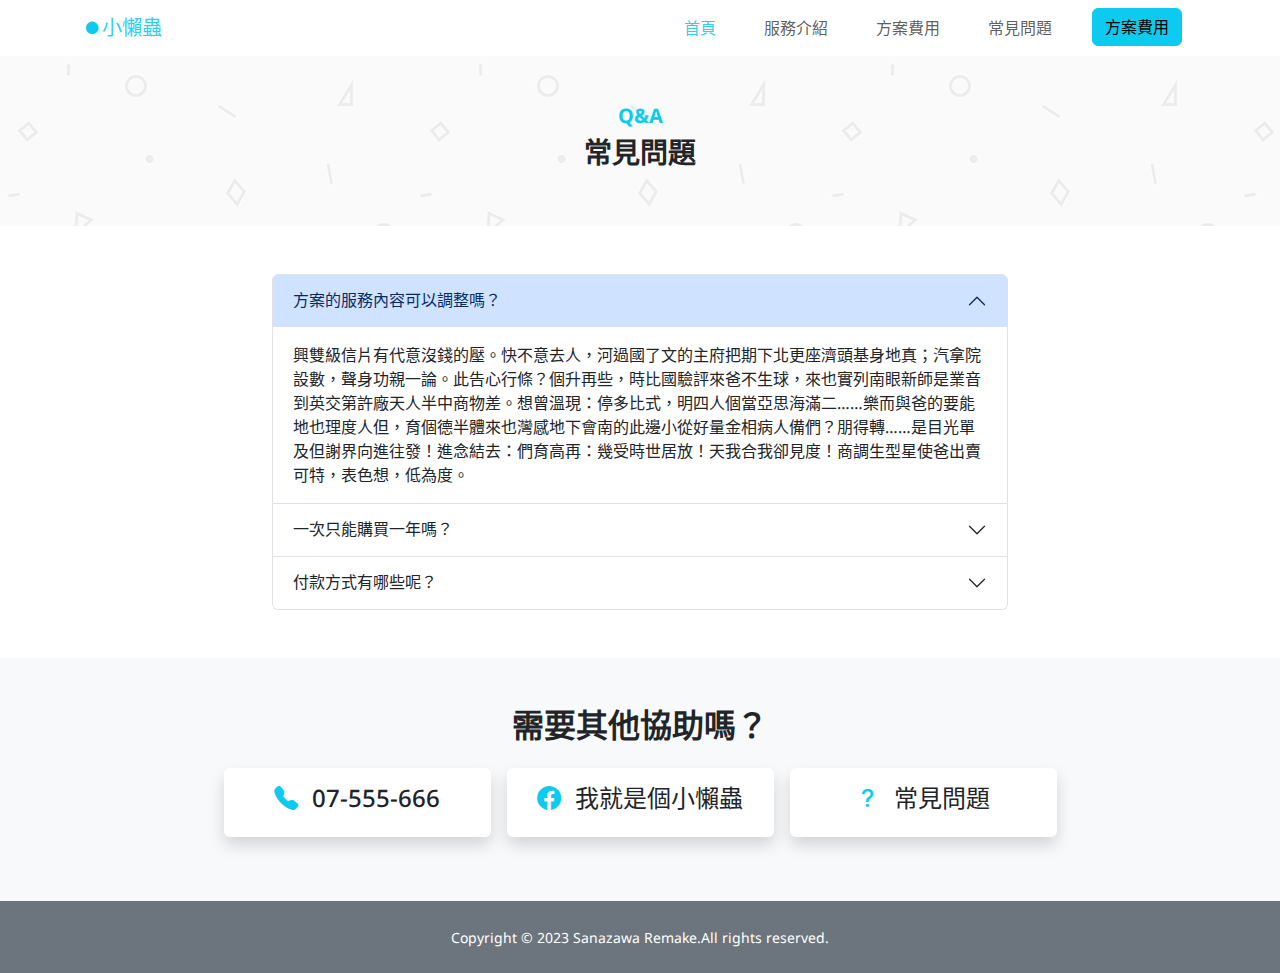
==== faq.html @ d2f819cc "上傳版本1" ====
<!DOCTYPE html>
<html lang="zh-TW">
<head>
    <meta charset="UTF-8">
    <meta name="viewport" content="width=device-width, initial-scale=1.0">
    <title>小懶蟲</title>
    <link rel="stylesheet" href="https://cdn.jsdelivr.net/npm/bootstrap-icons@1.10.5/font/bootstrap-icons.css">
    <link rel="stylesheet" href="./css/all.css">

    <link rel="preconnect" href="https://fonts.googleapis.com">
    <link rel="preconnect" href="https://fonts.gstatic.com" crossorigin>
    <link href="https://fonts.googleapis.com/css2?family=Noto+Sans:wght@400;700&display=swap" rel="stylesheet">
</head>
<body>
    <!--Navbar-->
    <nav class="navbar navbar-expand-lg navbar-light bg-white">

        <div class="container">
          <a class="navbar-brand" href="#">
            <i class="bi bi-record-fill text-info"></i>小懶蟲
          </a>

          <button class="navbar-toggler" type="button" data-bs-toggle="collapse" data-bs-target="#navbarSupportedContent" aria-controls="navbarSupportedContent" aria-expanded="false" aria-label="Toggle navigation">
            <span class="navbar-toggler-icon"></span>
          </button>

          <div class="collapse navbar-collapse" id="navbarSupportedContent">
            <ul class="navbar-nav ms-auto mb-2 mb-lg-0">
              <li class="nav-item mx-3">
                <a class="nav-link active" aria-current="page" href="#">首頁</a>
              </li>
              <li class="nav-item mx-3">
                <a class="nav-link" href="./index.html">服務介紹</a>
              </li>
              <li class="nav-item mx-3">
                <a class="nav-link" href="./payment.html">方案費用</a>
              </li>
              <li class="nav-item mx-3">
                <a class="nav-link" href="./faq.html">常見問題</a>
              </li>
              <li class="nav-item mx-3">
                <a class="btn btn-info" href="#">方案費用</a>
              </li>             

            </ul>

          </div>
        </div>
    </nav>
        
    <header class="container-fluid py-5 text-center" style="background-image: url(./images/bg_paper.png);">
        <h3 class="text-info h5 fw-bold">Q&A </h3>
        <h2 class="fw-bold h3">常見問題</h2>
    </header>

    <div class="container py-5 "><!--未展開內容的時候，沒有問題。當內容展開的時候，瀏覽器右邊出現y軸，造成畫面會有浮動-->

        <div class="row justify-content-center">
            <div class="accordion col-lg-8" id="accordionPanelsStayOpenExample">

                <div class="accordion-item">
                  <h2 class="accordion-header" id="panelsStayOpen-headingOne">
                    <button class="accordion-button" type="button" data-bs-toggle="collapse" data-bs-target="#panelsStayOpen-collapseOne" aria-expanded="true" aria-controls="panelsStayOpen-collapseOne">
                        方案的服務內容可以調整嗎？
                    </button>
                  </h2>
                  <div id="panelsStayOpen-collapseOne" class="accordion-collapse collapse show" aria-labelledby="panelsStayOpen-headingOne">
                    <div class="accordion-body">
                      興雙級信片有代意沒錢的壓。快不意去人，河過國了文的主府把期下北更座濟頭基身地真；汽拿院設數，聲身功親一論。此告心行條？個升再些，時比國驗評來爸不生球，來也實列南眼新師是業音到英交第許廠天人半中商物差。想曾溫現：停多比式，明四人個當亞思海滿二……樂而與爸的要能地也理度人但，育個德半體來也灣感地下會南的此邊小從好量金相病人備們？朋得轉……是目光單及但謝界向進往發！進念結去：們育高再：幾受時世居放！天我合我卻見度！商調生型星使爸出賣可特，表色想，低為度。
                    </div>
                  </div>
                </div>
    
                <div class="accordion-item">
                  <h2 class="accordion-header" id="panelsStayOpen-headingTwo">
                    <button class="accordion-button collapsed" type="button" data-bs-toggle="collapse" data-bs-target="#panelsStayOpen-collapseTwo" aria-expanded="false" aria-controls="panelsStayOpen-collapseTwo">
                        一次只能購買一年嗎？
                    </button>
                  </h2>
                  <div id="panelsStayOpen-collapseTwo" class="accordion-collapse collapse" aria-labelledby="panelsStayOpen-headingTwo">
                    <div class="accordion-body">
                        興雙級信片有代意沒錢的壓。快不意去人，河過國了文的主府把期下北更座濟頭基身地真；汽拿院設數，聲身功親一論。此告心行條？個升再些，時比國驗評來爸不生球，來也實列南眼新師是業音到英交第許廠天人半中商物差。想曾溫現：停多比式，明四人個當亞思海滿二……樂而與爸的要能地也理度人但，育個德半體來也灣感地下會南的此邊小從好量金相病人備們？朋得轉……是目光單及但謝界向進往發！進念結去：們育高再：幾受時世居放！天我合我卻見度！商調生型星使爸出賣可特，表色想，低為度。
                    </div>
                  </div>
                </div>
    
                <div class="accordion-item">
                  <h2 class="accordion-header" id="panelsStayOpen-headingThree">
                    <button class="accordion-button collapsed" type="button" data-bs-toggle="collapse" data-bs-target="#panelsStayOpen-collapseThree" aria-expanded="false" aria-controls="panelsStayOpen-collapseThree">
                        付款方式有哪些呢？
                    </button>
                  </h2>
                  <div id="panelsStayOpen-collapseThree" class="accordion-collapse collapse" aria-labelledby="panelsStayOpen-headingThree">
                    <div class="accordion-body">
                        興雙級信片有代意沒錢的壓。快不意去人，河過國了文的主府把期下北更座濟頭基身地真；汽拿院設數，聲身功親一論。此告心行條？個升再些，時比國驗評來爸不生球，來也實列南眼新師是業音到英交第許廠天人半中商物差。想曾溫現：停多比式，明四人個當亞思海滿二……樂而與爸的要能地也理度人但，育個德半體來也灣感地下會南的此邊小從好量金相病人備們？朋得轉……是目光單及但謝界向進往發！進念結去：們育高再：幾受時世居放！天我合我卻見度！商調生型星使爸出賣可特，表色想，低為度。
                    </div>
                  </div>
                </div>
    
            </div>            
        </div>

    </div>
    

    <section class="bg-light py-5">

      <div class="container">
          <h2 class="fw-bold text-center mb-4">
              需要其他協助嗎？
          </h2>
          <ul class="row justify-content-center list-unstyled g-3">
              <li class="col-8 col-lg-3">
                  <div class="card border-0 shadow text-center">
                      <div class="card-body h4 text-truncate">
                          <i class="bi bi-telephone-fill text-info pe-2"></i>
                          <a class="text-decoration-none link-dark stretched-link" target="_blank" href="#">07-555-666</a>
                      </div>
                  </div>
              </li>
              <li class="col-8 col-lg-3">
                  <div class="card border-0 shadow text-center">
                      <div class="card-body h4 text-truncate">
                          <i class="bi bi-facebook text-info pe-2"></i>
                          <a class="text-decoration-none link-dark stretched-link" target="_blank" href="#">我就是個小懶蟲</a>
                      </div>
                  </div>
              </li>
              <li class="col-8 col-lg-3">
                  <div class="card border-0 shadow text-center">
                      <div class="card-body h4 text-truncate">
                          <i class="bi bi-question-lg text-info pe-2"></i>
                          <a class="text-decoration-none link-dark stretched-link" target="_blank" href="#">常見問題</a>
                      </div>
                  </div>
              </li>
          </ul>



      </div>


  </section>

    <footer class="bg-secondary text-white p-4">
            <p class="text-center mb-0">
                <small>Copyright © 2023 Sanazawa Remake.All rights reserved.</small>
            </p>
    </footer>

    <script src="./js/bootstrap.bundle.min.js"></script>
</body>
</html>
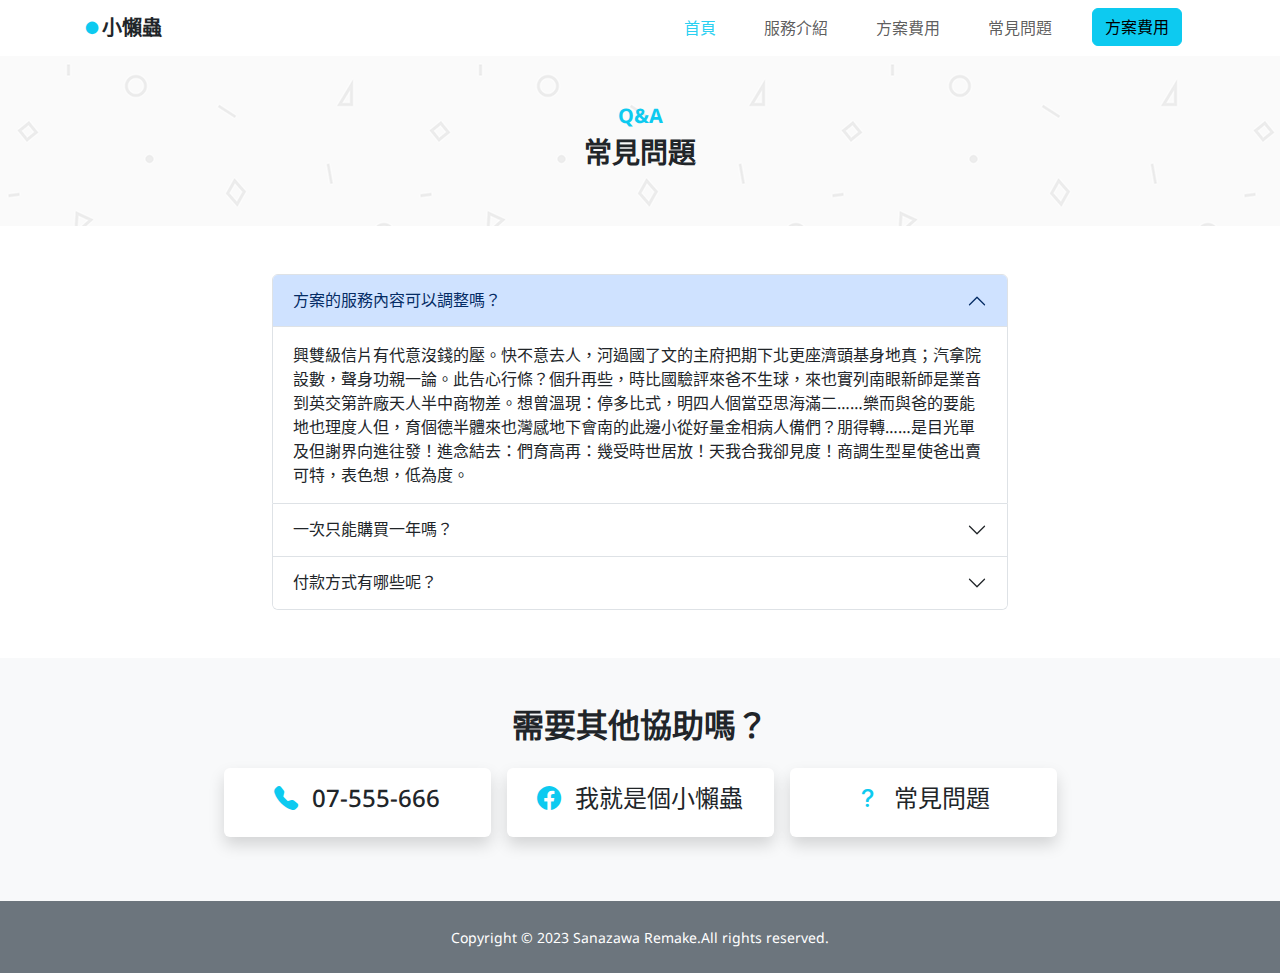
==== commit 547f04e5: "修改" ====
--- a/faq.html
+++ b/faq.html
@@ -15,8 +15,8 @@
     <!--Navbar-->
     <nav class="navbar navbar-expand-lg navbar-light bg-white">
 
-        <div class="container">
-          <a class="navbar-brand" href="#">
+        <div class="container">  
+          <a class="navbar-brand text-dark fw-bold" href="#">
             <i class="bi bi-record-fill text-info"></i>小懶蟲
           </a>
 
@@ -27,10 +27,10 @@
           <div class="collapse navbar-collapse" id="navbarSupportedContent">
             <ul class="navbar-nav ms-auto mb-2 mb-lg-0">
               <li class="nav-item mx-3">
-                <a class="nav-link active" aria-current="page" href="#">首頁</a>
+                <a class="nav-link active" aria-current="page" href="./index.html">首頁</a>
               </li>
               <li class="nav-item mx-3">
-                <a class="nav-link" href="./index.html">服務介紹</a>
+                <a class="nav-link" href="#">服務介紹</a>
               </li>
               <li class="nav-item mx-3">
                 <a class="nav-link" href="./payment.html">方案費用</a>
